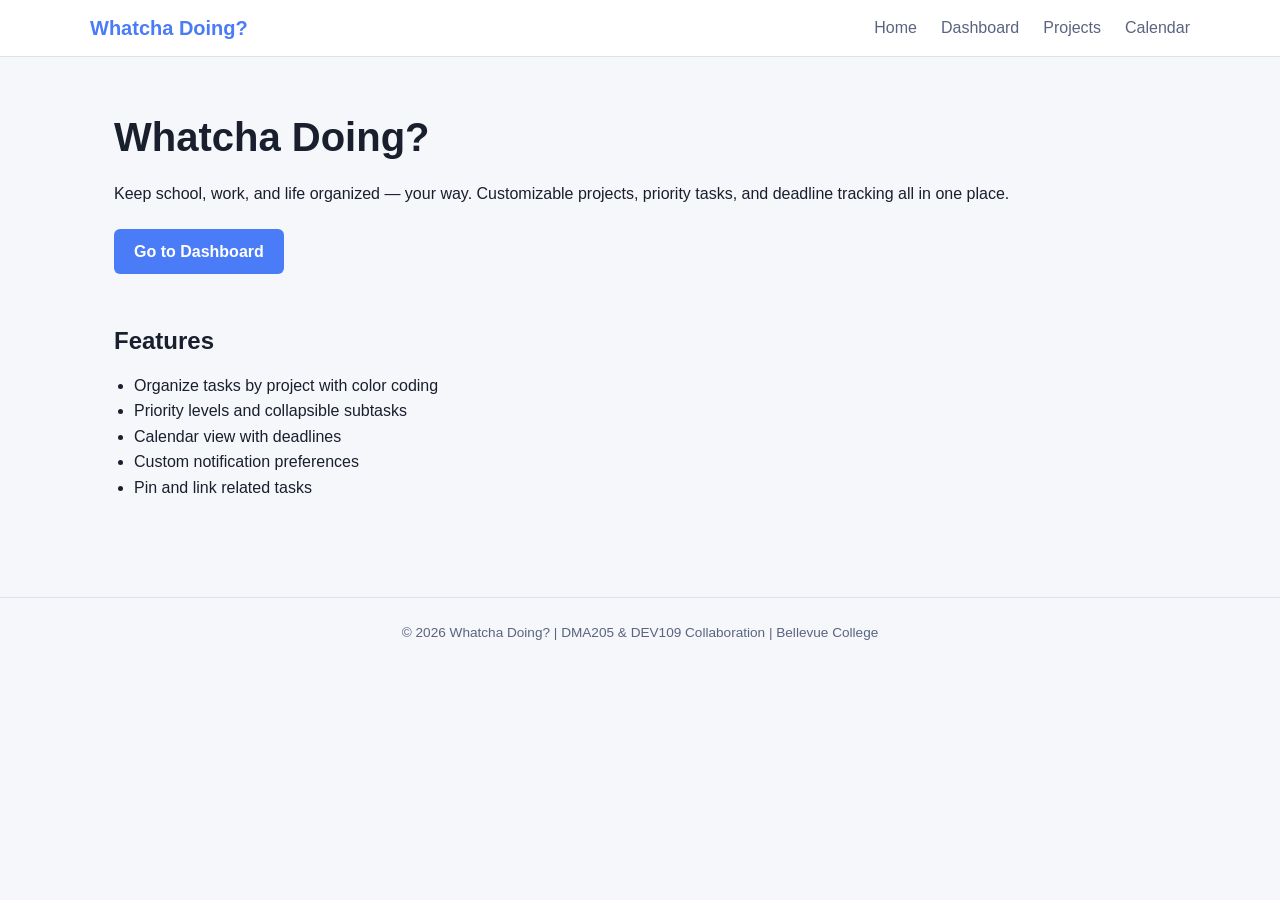
==== index.html @ 5fc996ad "feat: initial prototype — file structure, HTML pages, and CSS" ====
<!DOCTYPE html>
<html lang="en">
<head>
  <meta charset="UTF-8">
  <meta name="viewport" content="width=device-width, initial-scale=1.0">
  <meta http-equiv="X-UA-Compatible" content="IE=edge">
  <meta name="description" content="Whatcha Doing? — a customizable task and project management app for students and professionals.">
  <meta name="keywords" content="task manager, project tracking, productivity, to-do, Whatcha Doing">
  <meta name="author" content="Meron Woldekiros | DEV109 Team 2">
  <meta name="robots" content="index, follow">
  <meta property="og:title" content="Whatcha Doing?">
  <meta property="og:description" content="Stay on top of school, work, and personal projects with a fully customizable task manager.">
  <meta property="og:type" content="website">
  <title>Whatcha Doing?</title>
  <link rel="stylesheet" href="css/styles.css">
</head>
<body>
  <header>
    <nav>
      <a href="index.html" class="logo">Whatcha Doing?</a>
      <ul>
        <li><a href="index.html">Home</a></li>
        <li><a href="html/dashboard.html">Dashboard</a></li>
        <li><a href="html/projects.html">Projects</a></li>
        <li><a href="html/calendar.html">Calendar</a></li>
      </ul>
    </nav>
  </header>

  <main>
    <section>
      <h1>Whatcha Doing?</h1>
      <p>Keep school, work, and life organized — your way. Customizable projects, priority tasks, and deadline tracking all in one place.</p>
      <a href="html/dashboard.html" class="btn">Go to Dashboard</a>
    </section>

    <section>
      <h2>Features</h2>
      <ul>
        <li>Organize tasks by project with color coding</li>
        <li>Priority levels and collapsible subtasks</li>
        <li>Calendar view with deadlines</li>
        <li>Custom notification preferences</li>
        <li>Pin and link related tasks</li>
      </ul>
    </section>
  </main>

  <footer>
    <p>&copy; 2026 Whatcha Doing? | DMA205 &amp; DEV109 Collaboration | Bellevue College</p>
  </footer>
</body>
</html>
---- css/styles.css ----
/* Whatcha Doing Global Styles */

* {
  box-sizing: border-box;
  margin: 0;
  padding: 0;
}

body {
  background-color: #f5f7fa;
  color: #1a1f2e;
  font-family: 'Segoe UI', Arial, sans-serif;
  line-height: 1.6;
}

header {
  background-color: #ffffff;
  border-bottom: 1px solid #dde1ea;
  padding: 12px 24px;
}

nav {
  display: flex;
  align-items: center;
  gap: 24px;
  max-width: 1100px;
  margin: 0 auto;
}

.logo {
  font-size: 1.25rem;
  font-weight: bold;
  color: #4a7cf7;
  text-decoration: none;
  margin-right: auto;
}

nav ul {
  list-style: none;
  display: flex;
  gap: 24px;
}

nav a {
  color: #5a6480;
  text-decoration: none;
}

nav a:hover {
  color: #4a7cf7;
}

main {
  max-width: 1100px;
  margin: 0 auto;
  padding: 48px 24px;
}

section {
  margin-bottom: 48px;
}

h1 {
  font-size: 2.5rem;
  margin-bottom: 12px;
}

h2 {
  font-size: 1.5rem;
  margin-bottom: 12px;
}

p {
  margin-bottom: 10px;
}

ul {
  margin-left: 20px;
}

.btn {
  display: inline-block;
  background-color: #4a7cf7;
  color: #ffffff;
  padding: 10px 20px;
  border-radius: 6px;
  text-decoration: none;
  font-weight: bold;
  margin-top: 12px;
}

.btn:hover {
  opacity: 0.85;
}

footer {
  text-align: center;
  padding: 24px;
  color: #5a6480;
  font-size: 0.85rem;
  border-top: 1px solid #dde1ea;
}
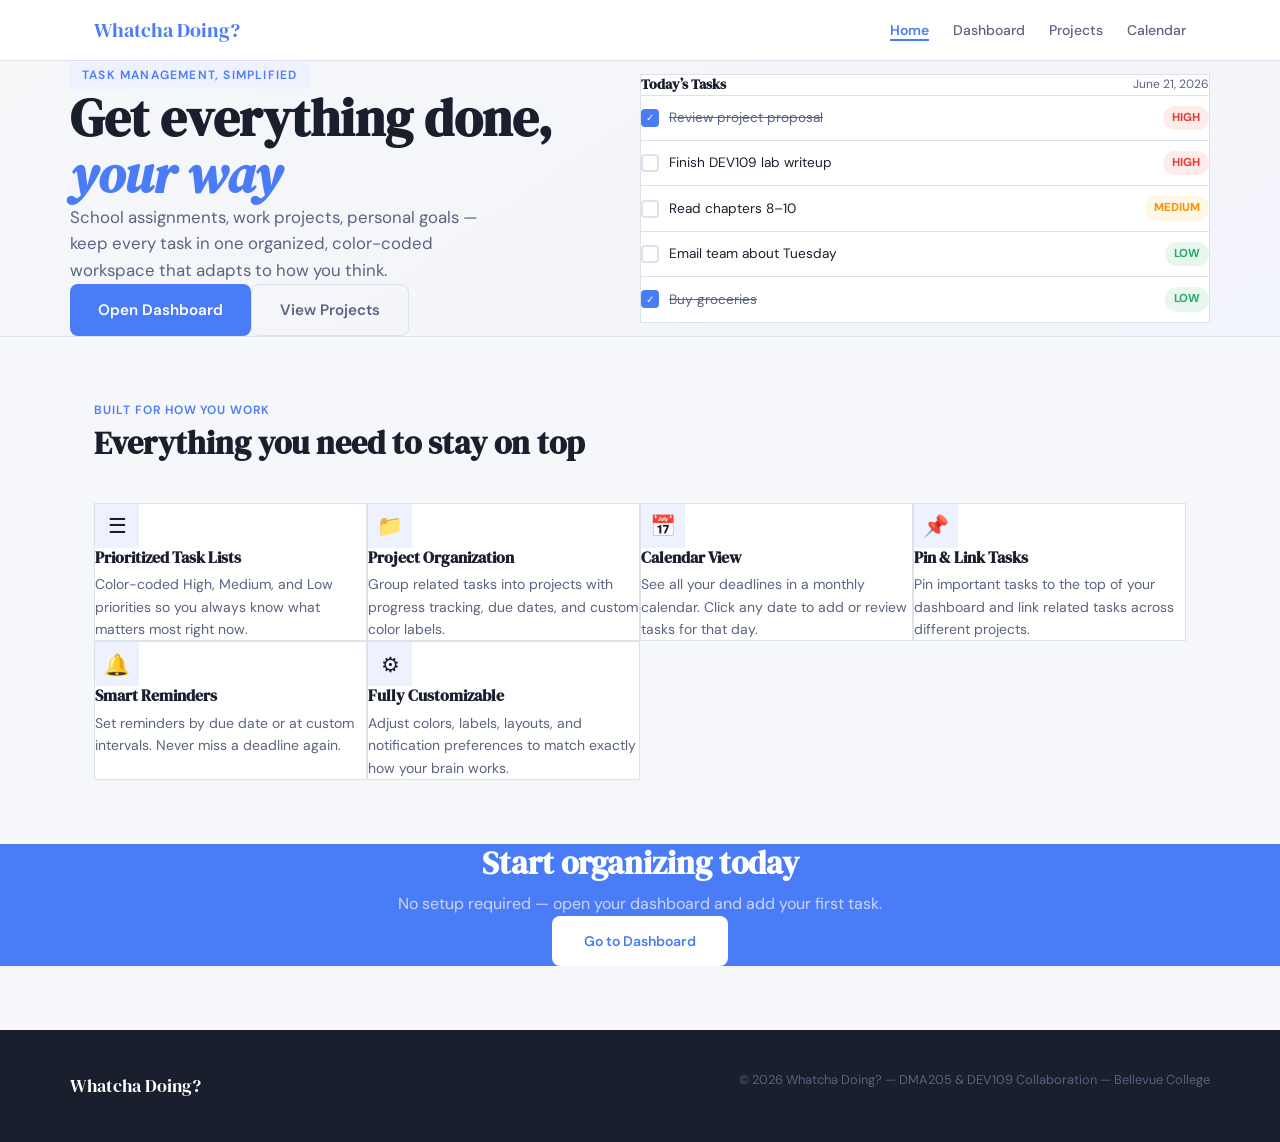
==== commit 961d8cf7: "Week 2 Updates" ====
--- a/index.html
+++ b/index.html
@@ -12,14 +12,213 @@
   <meta property="og:description" content="Stay on top of school, work, and personal projects with a fully customizable task manager.">
   <meta property="og:type" content="website">
   <title>Whatcha Doing?</title>
+  <link rel="preconnect" href="https://fonts.googleapis.com">
+  <link rel="preconnect" href="https://fonts.gstatic.com" crossorigin>
   <link rel="stylesheet" href="css/styles.css">
+  <style>
+    /* Home page specific */
+    .hero {
+      padding: var(--space-xl) var(--space-md);
+      background: linear-gradient(145deg, hsl(220 18% 97%) 0%, hsl(228 60% 97%) 100%);
+      border-bottom: 1px solid var(--color-border);
+    }
+
+    .hero-inner {
+      max-width: 1140px;
+      margin: 0 auto;
+      display: grid;
+      grid-template-columns: 1fr 1fr;
+      gap: var(--space-xl);
+      align-items: center;
+    }
+
+    .hero-eyebrow {
+      display: inline-block;
+      background: var(--color-accent-light);
+      color: var(--color-accent);
+      font-size: 0.75rem;
+      font-weight: 600;
+      text-transform: uppercase;
+      letter-spacing: 0.1em;
+      padding: 4px 12px;
+      border-radius: var(--radius-pill);
+      margin-bottom: var(--space-sm);
+    }
+
+    .hero-title {
+      font-size: clamp(2rem, 4.5vw, 3.25rem);
+      margin-bottom: var(--space-sm);
+      line-height: 1.1;
+    }
+
+    .hero-title em {
+      font-style: italic;
+      color: var(--color-accent);
+    }
+
+    .hero-subtitle {
+      color: var(--color-text-muted);
+      font-size: 1.05rem;
+      margin-bottom: var(--space-lg);
+      max-width: 440px;
+    }
+
+    .hero-actions {
+      display: flex;
+      gap: var(--space-sm);
+      flex-wrap: wrap;
+    }
+
+    .btn-hero { padding: 0.8rem 1.75rem; font-size: 0.95rem; }
+
+    /* Mock dashboard preview */
+    .dashboard-preview {
+      background: var(--color-surface);
+      border: 1px solid var(--color-border);
+      border-radius: var(--radius-lg);
+      padding: var(--space-md);
+      box-shadow: var(--shadow-lg);
+    }
+
+    .preview-header {
+      display: flex;
+      align-items: center;
+      justify-content: space-between;
+      margin-bottom: var(--space-md);
+      padding-bottom: var(--space-sm);
+      border-bottom: 1px solid var(--color-border);
+    }
+
+    .preview-header h3 {
+      font-size: 0.9rem;
+      font-weight: 600;
+    }
+
+    .preview-date {
+      font-size: 0.75rem;
+      color: var(--color-text-muted);
+    }
+
+    .preview-task {
+      display: flex;
+      align-items: center;
+      gap: 10px;
+      padding: 10px 0;
+      border-bottom: 1px solid var(--color-border);
+    }
+
+    .preview-task:last-child { border-bottom: none; }
+
+    .preview-check {
+      width: 18px;
+      height: 18px;
+      border-radius: 4px;
+      border: 2px solid var(--color-border);
+      flex-shrink: 0;
+    }
+
+    .preview-check.done {
+      background: var(--color-accent);
+      border-color: var(--color-accent);
+      display: flex;
+      align-items: center;
+      justify-content: center;
+      color: white;
+      font-size: 0.6rem;
+    }
+
+    .preview-task-text {
+      flex: 1;
+      font-size: 0.85rem;
+    }
+
+    .preview-task-text.done-text {
+      text-decoration: line-through;
+      color: var(--color-text-muted);
+    }
+
+    /* Feature grid */
+    .feature-grid {
+      display: grid;
+      grid-template-columns: repeat(auto-fit, minmax(220px, 1fr));
+      gap: var(--space-md);
+    }
+
+    .feature-card {
+      background: var(--color-surface);
+      border: 1px solid var(--color-border);
+      border-radius: var(--radius-lg);
+      padding: var(--space-md);
+      transition: box-shadow 0.2s;
+    }
+
+    .feature-card:hover {
+      box-shadow: var(--shadow-md);
+    }
+
+    .feature-icon {
+      width: 44px;
+      height: 44px;
+      background: var(--color-accent-light);
+      border-radius: var(--radius-md);
+      display: flex;
+      align-items: center;
+      justify-content: center;
+      font-size: 1.3rem;
+      margin-bottom: var(--space-sm);
+    }
+
+    .feature-card h3 {
+      font-size: 1rem;
+      margin-bottom: 0.4rem;
+    }
+
+    .feature-card p {
+      font-size: 0.875rem;
+      color: var(--color-text-muted);
+      margin: 0;
+    }
+
+    .cta-strip {
+      background: var(--color-accent);
+      padding: var(--space-xl) var(--space-md);
+      text-align: center;
+    }
+
+    .cta-strip h2 {
+      color: hsl(0 0% 100%);
+      margin-bottom: 0.5rem;
+    }
+
+    .cta-strip p {
+      color: hsl(228 60% 88%);
+      margin-bottom: var(--space-md);
+    }
+
+    .btn-cta {
+      background: hsl(0 0% 100%);
+      color: var(--color-accent);
+      padding: 0.85rem 2rem;
+    }
+
+    .btn-cta:hover {
+      background: hsl(228 60% 97%);
+      transform: translateY(-1px);
+      box-shadow: 0 4px 12px hsl(0 0% 0% / 0.2);
+    }
+
+    @media (max-width: 768px) {
+      .hero-inner { grid-template-columns: 1fr; }
+      .dashboard-preview { display: none; }
+    }
+  </style>
 </head>
 <body>
-  <header>
-    <nav>
-      <a href="index.html" class="logo">Whatcha Doing?</a>
-      <ul>
-        <li><a href="index.html">Home</a></li>
+  <header class="site-header">
+    <nav class="nav">
+      <a href="index.html" class="nav-logo">Whatcha Doing?</a>
+      <ul class="nav-links">
+        <li><a href="index.html" class="active">Home</a></li>
         <li><a href="html/dashboard.html">Dashboard</a></li>
         <li><a href="html/projects.html">Projects</a></li>
         <li><a href="html/calendar.html">Calendar</a></li>
@@ -28,26 +227,135 @@
   </header>
 
   <main>
-    <section>
-      <h1>Whatcha Doing?</h1>
-      <p>Keep school, work, and life organized — your way. Customizable projects, priority tasks, and deadline tracking all in one place.</p>
-      <a href="html/dashboard.html" class="btn">Go to Dashboard</a>
+    <!-- Hero -->
+    <section class="hero">
+      <div class="hero-inner">
+        <div class="hero-copy">
+          <span class="hero-eyebrow">Task Management, Simplified</span>
+          <h1 class="hero-title">
+            Get everything done,<br>
+            <em>your way</em>
+          </h1>
+          <p class="hero-subtitle">
+            School assignments, work projects, personal goals &mdash; keep every task
+            in one organized, color-coded workspace that adapts to how you think.
+          </p>
+          <div class="hero-actions">
+            <a href="html/dashboard.html" class="btn btn-primary btn-hero">Open Dashboard</a>
+            <a href="html/projects.html" class="btn btn-ghost btn-hero">View Projects</a>
+          </div>
+        </div>
+
+        <!-- Preview card -->
+        <div class="dashboard-preview" aria-hidden="true">
+          <div class="preview-header">
+            <h3>Today&rsquo;s Tasks</h3>
+            <span class="preview-date">June 21, 2026</span>
+          </div>
+          <div class="preview-task">
+            <div class="preview-check done" aria-hidden="true">&#10003;</div>
+            <span class="preview-task-text done-text">Review project proposal</span>
+            <span class="priority priority-high">High</span>
+          </div>
+          <div class="preview-task">
+            <div class="preview-check" aria-hidden="true"></div>
+            <span class="preview-task-text">Finish DEV109 lab writeup</span>
+            <span class="priority priority-high">High</span>
+          </div>
+          <div class="preview-task">
+            <div class="preview-check" aria-hidden="true"></div>
+            <span class="preview-task-text">Read chapters 8&ndash;10</span>
+            <span class="priority priority-medium">Medium</span>
+          </div>
+          <div class="preview-task">
+            <div class="preview-check" aria-hidden="true"></div>
+            <span class="preview-task-text">Email team about Tuesday</span>
+            <span class="priority priority-low">Low</span>
+          </div>
+          <div class="preview-task">
+            <div class="preview-check done" aria-hidden="true">&#10003;</div>
+            <span class="preview-task-text done-text">Buy groceries</span>
+            <span class="priority priority-low">Low</span>
+          </div>
+        </div>
+      </div>
     </section>
 
-    <section>
-      <h2>Features</h2>
-      <ul>
-        <li>Organize tasks by project with color coding</li>
-        <li>Priority levels and collapsible subtasks</li>
-        <li>Calendar view with deadlines</li>
-        <li>Custom notification preferences</li>
-        <li>Pin and link related tasks</li>
-      </ul>
+    <!-- Features -->
+    <section class="section">
+      <div class="container">
+        <div class="section-header">
+          <div>
+            <p class="section-label">Built for how you work</p>
+            <h2>Everything you need to stay on top</h2>
+          </div>
+        </div>
+        <div class="feature-grid">
+          <div class="feature-card">
+            <div class="feature-icon" aria-hidden="true">&#9776;</div>
+            <h3>Prioritized Task Lists</h3>
+            <p>
+              Color-coded High, Medium, and Low priorities so you always know
+              what matters most right now.
+            </p>
+          </div>
+          <div class="feature-card">
+            <div class="feature-icon" aria-hidden="true">&#128193;</div>
+            <h3>Project Organization</h3>
+            <p>
+              Group related tasks into projects with progress tracking, due dates,
+              and custom color labels.
+            </p>
+          </div>
+          <div class="feature-card">
+            <div class="feature-icon" aria-hidden="true">&#128197;</div>
+            <h3>Calendar View</h3>
+            <p>
+              See all your deadlines in a monthly calendar. Click any date to
+              add or review tasks for that day.
+            </p>
+          </div>
+          <div class="feature-card">
+            <div class="feature-icon" aria-hidden="true">&#128204;</div>
+            <h3>Pin &amp; Link Tasks</h3>
+            <p>
+              Pin important tasks to the top of your dashboard and link
+              related tasks across different projects.
+            </p>
+          </div>
+          <div class="feature-card">
+            <div class="feature-icon" aria-hidden="true">&#128276;</div>
+            <h3>Smart Reminders</h3>
+            <p>
+              Set reminders by due date or at custom intervals. Never miss
+              a deadline again.
+            </p>
+          </div>
+          <div class="feature-card">
+            <div class="feature-icon" aria-hidden="true">&#9881;</div>
+            <h3>Fully Customizable</h3>
+            <p>
+              Adjust colors, labels, layouts, and notification preferences to
+              match exactly how your brain works.
+            </p>
+          </div>
+        </div>
+      </div>
+    </section>
+
+    <!-- CTA -->
+    <section class="cta-strip">
+      <h2>Start organizing today</h2>
+      <p>No setup required &mdash; open your dashboard and add your first task.</p>
+      <a href="html/dashboard.html" class="btn btn-cta">Go to Dashboard</a>
     </section>
   </main>
 
-  <footer>
-    <p>&copy; 2026 Whatcha Doing? | DMA205 &amp; DEV109 Collaboration | Bellevue College</p>
+  <footer class="site-footer">
+    <div class="footer-inner">
+      <span class="footer-brand">Whatcha Doing?</span>
+      <p class="footer-note">&copy; 2026 Whatcha Doing? &mdash; DMA205 &amp; DEV109 Collaboration &mdash; Bellevue College</p>
+    </div>
   </footer>
 </body>
 </html>
--- a/css/styles.css
+++ b/css/styles.css
@@ -1,6 +1,32 @@
-/* Whatcha Doing Global Styles */
-
-* {
+/* Whatcha Doing — Styles */
+
+@import url('https://fonts.googleapis.com/css2?family=DM+Serif+Display:ital@0;1&family=DM+Sans:ital,opsz,wght@0,9..40,400;0,9..40,500;0,9..40,600;1,9..40,400&display=swap');
+
+:root {
+  --accent: #4a7cf7;
+  --color-accent: #4a7cf7;
+  --color-accent-light: #eef2fe;
+  --color-bg: #f5f7fa;
+  --color-surface: #fff;
+  --color-surface-raised: #f0f2f7;
+  --color-text: #1a1f2e;
+  --color-text-muted: #5a6480;
+  --color-border: #dde1ea;
+  --color-high: #e53935;
+  --color-high-bg: #feeceb;
+  --color-medium: #f59300;
+  --color-medium-bg: #fef6e7;
+  --color-low: #27a96c;
+  --color-low-bg: #e8f7ee;
+  --proj-blue: #4a7cf7;
+  --proj-green: #27a96c;
+  --proj-orange: #f07030;
+  --font-display: 'DM Serif Display', Georgia, serif;
+  --font-body: 'DM Sans', Arial, sans-serif;
+}
+
+/* reset */
+*, *::before, *::after {
   box-sizing: border-box;
   margin: 0;
   padding: 0;
@@ -9,94 +35,326 @@
 body {
   background-color: #f5f7fa;
   color: #1a1f2e;
-  font-family: 'Segoe UI', Arial, sans-serif;
+  font-family: 'DM Sans', Arial, sans-serif;
   line-height: 1.6;
 }
 
-header {
-  background-color: #ffffff;
+img {
+  max-width: 100%;
+  height: auto;
+  display: block;
+}
+
+a {
+  color: inherit;
+  text-decoration: none;
+}
+
+ul {
+  list-style: none;
+}
+
+/* typography */
+h1, h2, h3 {
+  font-family: 'DM Serif Display', Georgia, serif;
+  line-height: 1.2;
+}
+
+h1 { font-size: clamp(1.8rem, 4vw, 2.8rem); }
+h2 { font-size: clamp(1.4rem, 2.5vw, 2rem); }
+h3 { font-size: 1.1rem; }
+
+p { margin-bottom: 0.75rem; }
+
+/* layout */
+.container {
+  max-width: 1140px;
+  margin: 0 auto;
+  padding: 0 24px;
+}
+
+/* nav */
+.site-header {
+  background-color: #fff;
   border-bottom: 1px solid #dde1ea;
-  padding: 12px 24px;
-}
-
-nav {
+  position: sticky;
+  top: 0;
+  z-index: 100;
+}
+
+.nav {
   display: flex;
   align-items: center;
   gap: 24px;
-  max-width: 1100px;
+  max-width: 1140px;
   margin: 0 auto;
-}
-
-.logo {
+  padding: 14px 24px;
+}
+
+.nav-logo {
+  font-family: 'DM Serif Display', Georgia, serif;
   font-size: 1.25rem;
-  font-weight: bold;
-  color: #4a7cf7;
+  color: var(--accent);
   text-decoration: none;
   margin-right: auto;
 }
 
-nav ul {
-  list-style: none;
-  display: flex;
-  gap: 24px;
-}
-
-nav a {
+.nav-links {
+  display: flex;
+  align-items: center;
+  gap: 24px;
+}
+
+.nav-links a {
+  font-size: 0.875rem;
+  font-weight: 500;
   color: #5a6480;
+  transition: color 0.15s;
+}
+
+.nav-links a:hover {
+  color: var(--accent);
+}
+
+.nav-links a.active {
+  color: var(--accent);
+  font-weight: 600;
+  border-bottom: 2px solid var(--accent);
+}
+
+/* buttons */
+.btn {
+  display: inline-flex;
+  align-items: center;
+  gap: 6px;
+  padding: 0.6rem 1.25rem;
+  border-radius: 8px;
+  font-family: 'DM Sans', Arial, sans-serif;
+  font-size: 0.875rem;
+  font-weight: 600;
+  cursor: pointer;
+  border: none;
   text-decoration: none;
-}
-
-nav a:hover {
-  color: #4a7cf7;
-}
-
-main {
-  max-width: 1100px;
+  transition: all 0.15s;
+}
+
+.btn-primary {
+  background-color: var(--accent);
+  color: #fff;
+}
+
+.btn-primary:hover {
+  background-color: #3868e0;
+  transform: translateY(-1px);
+}
+
+.btn-outline {
+  background-color: transparent;
+  color: var(--accent);
+  border: 1.5px solid var(--accent);
+}
+
+.btn-outline:hover {
+  background-color: #eef2fe;
+}
+
+.btn-ghost {
+  background: transparent;
+  color: #5a6480;
+  border: 1px solid #dde1ea;
+}
+
+.btn-ghost:hover {
+  background: #f0f2f7;
+  color: #1a1f2e;
+}
+
+.btn:focus-visible {
+  outline: 2px solid var(--accent);
+  outline-offset: 2px;
+}
+
+/* priority badges */
+.priority {
+  display: inline-block;
+  padding: 3px 9px;
+  border-radius: 999px;
+  font-size: 0.72rem;
+  font-weight: 700;
+  text-transform: uppercase;
+}
+
+.priority-high   { background: #feeceb; color: #e53935; }
+.priority-medium { background: #fef6e7; color: #f59300; }
+.priority-low    { background: #e8f7ee; color: #27a96c; }
+
+/* task cards */
+.task-card {
+  background: #fff;
+  border: 1px solid #dde1ea;
+  border-radius: 8px;
+  padding: 14px 18px;
+  display: flex;
+  align-items: flex-start;
+  gap: 14px;
+  transition: box-shadow 0.15s;
+}
+
+.task-card:hover {
+  box-shadow: 0 4px 12px rgba(0,0,0,0.08);
+}
+
+.task-checkbox {
+  width: 20px;
+  height: 20px;
+  border-radius: 4px;
+  border: 2px solid #dde1ea;
+  flex-shrink: 0;
+  margin-top: 2px;
+  cursor: pointer;
+  accent-color: var(--accent);
+}
+
+.task-content { flex: 1; min-width: 0; }
+.task-title   { font-weight: 600; font-size: 0.9rem; margin-bottom: 3px; }
+.task-meta    { font-size: 0.78rem; color: #5a6480; display: flex; gap: 10px; flex-wrap: wrap; }
+.task-actions { display: flex; gap: 6px; }
+
+.task-actions button {
+  width: 28px;
+  height: 28px;
+  border: none;
+  background: transparent;
+  color: #5a6480;
+  border-radius: 4px;
+  cursor: pointer;
+  font-size: 0.9rem;
+}
+
+.task-actions button:hover {
+  background: #f0f2f7;
+  color: #1a1f2e;
+}
+
+/* project cards */
+.project-card {
+  background: #fff;
+  border: 1px solid #dde1ea;
+  border-radius: 14px;
+  padding: 24px;
+  border-left: 4px solid var(--accent);
+  transition: box-shadow 0.2s;
+}
+
+.project-card:hover { box-shadow: 0 4px 12px rgba(0,0,0,0.08); }
+
+.project-card-header {
+  display: flex;
+  align-items: flex-start;
+  justify-content: space-between;
+  margin-bottom: 12px;
+  gap: 14px;
+}
+
+.project-card-title {
+  font-family: 'DM Serif Display', Georgia, serif;
+  font-size: 1.1rem;
+}
+
+/* progress bar */
+.progress-bar {
+  height: 6px;
+  background: #dde1ea;
+  border-radius: 999px;
+  overflow: hidden;
+  margin-bottom: 4px;
+}
+
+.progress-fill {
+  height: 100%;
+  border-radius: 999px;
+  background: var(--accent);
+}
+
+.progress-label {
+  font-size: 0.78rem;
+  color: #5a6480;
+  display: flex;
+  justify-content: space-between;
+}
+
+/* sections */
+.section {
+  padding: 64px 0;
+}
+
+.section-label {
+  font-size: 0.75rem;
+  font-weight: 600;
+  text-transform: uppercase;
+  letter-spacing: 0.08em;
+  color: var(--accent);
+  margin-bottom: 4px;
+}
+
+.section-header {
+  display: flex;
+  align-items: baseline;
+  justify-content: space-between;
+  margin-bottom: 40px;
+  gap: 24px;
+  flex-wrap: wrap;
+}
+
+/* grids */
+.two-col {
+  display: grid;
+  grid-template-columns: 1fr 1fr;
+  gap: 24px;
+}
+
+.three-col {
+  display: grid;
+  grid-template-columns: repeat(3, 1fr);
+  gap: 24px;
+}
+
+/* footer */
+.site-footer {
+  background-color: #1a1f2e;
+  color: #8a90a8;
+  padding: 40px 24px;
+  margin-top: 64px;
+}
+
+.footer-inner {
+  max-width: 1140px;
   margin: 0 auto;
-  padding: 48px 24px;
-}
-
-section {
-  margin-bottom: 48px;
-}
-
-h1 {
-  font-size: 2.5rem;
-  margin-bottom: 12px;
-}
-
-h2 {
-  font-size: 1.5rem;
-  margin-bottom: 12px;
-}
-
-p {
-  margin-bottom: 10px;
-}
-
-ul {
-  margin-left: 20px;
-}
-
-.btn {
-  display: inline-block;
-  background-color: #4a7cf7;
-  color: #ffffff;
-  padding: 10px 20px;
-  border-radius: 6px;
-  text-decoration: none;
-  font-weight: bold;
-  margin-top: 12px;
-}
-
-.btn:hover {
-  opacity: 0.85;
-}
-
-footer {
-  text-align: center;
-  padding: 24px;
-  color: #5a6480;
-  font-size: 0.85rem;
-  border-top: 1px solid #dde1ea;
-}
+  display: flex;
+  justify-content: space-between;
+  align-items: center;
+  gap: 24px;
+  flex-wrap: wrap;
+}
+
+.footer-brand {
+  font-family: 'DM Serif Display', Georgia, serif;
+  font-size: 1.1rem;
+  color: #fff;
+}
+
+.footer-note {
+  font-size: 0.8rem;
+  color: #5a6080;
+}
+
+/* responsive */
+@media (max-width: 1024px) {
+  .three-col { grid-template-columns: repeat(2, 1fr); }
+}
+
+@media (max-width: 768px) {
+  .nav-links { display: none; }
+  .two-col   { grid-template-columns: 1fr; }
+  .three-col { grid-template-columns: 1fr; }
+}
